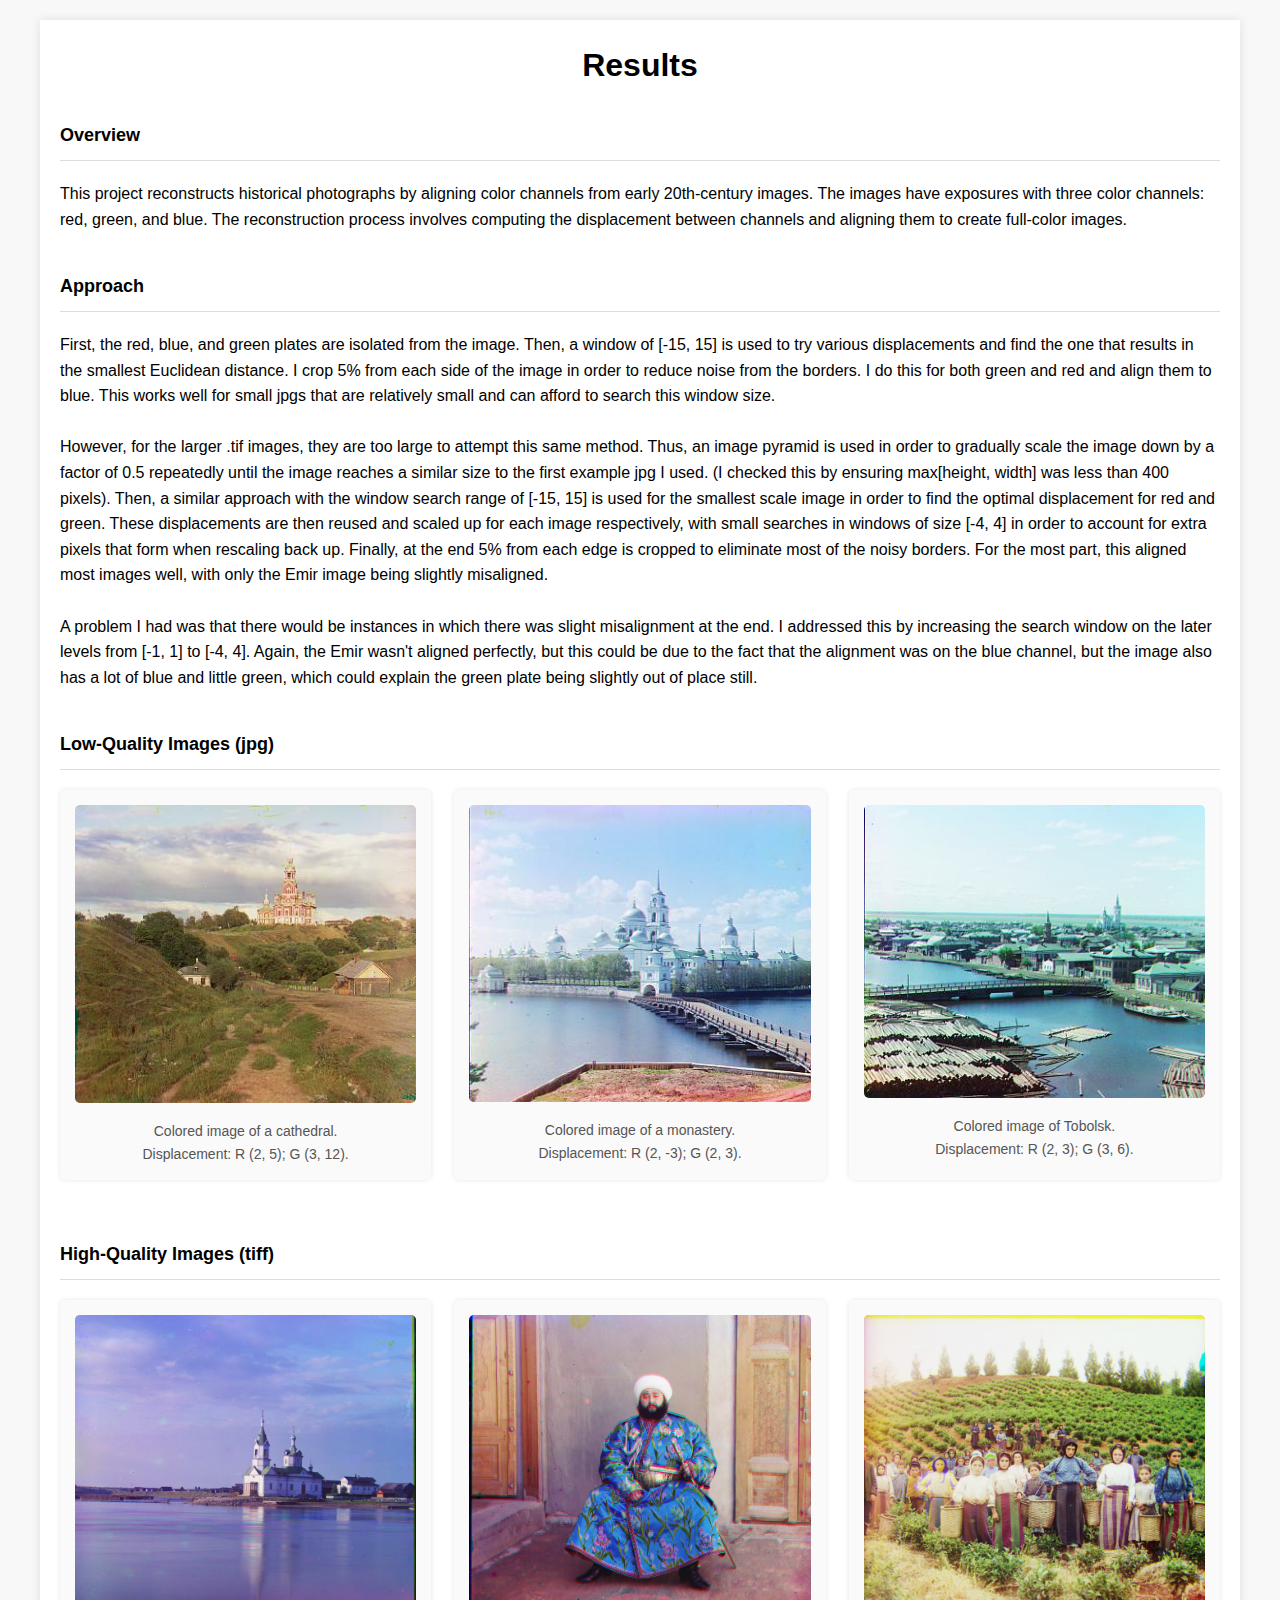
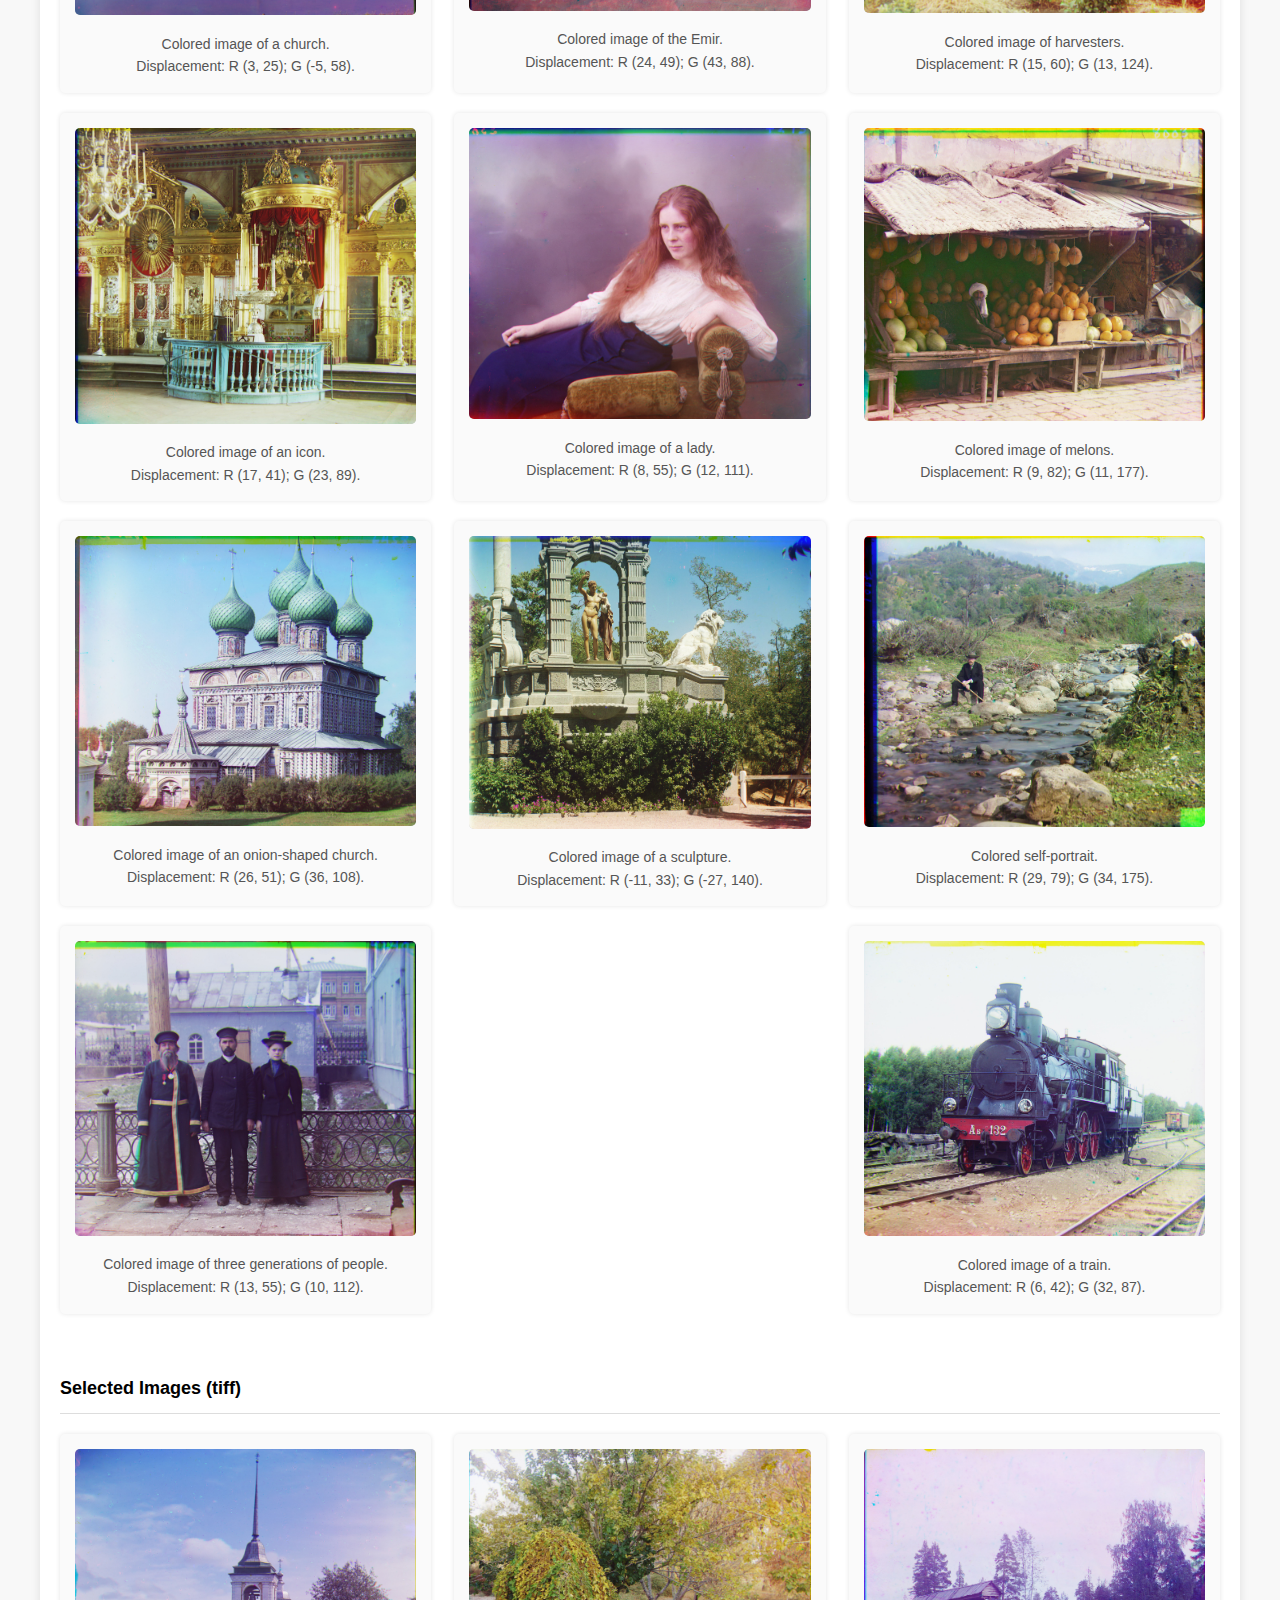
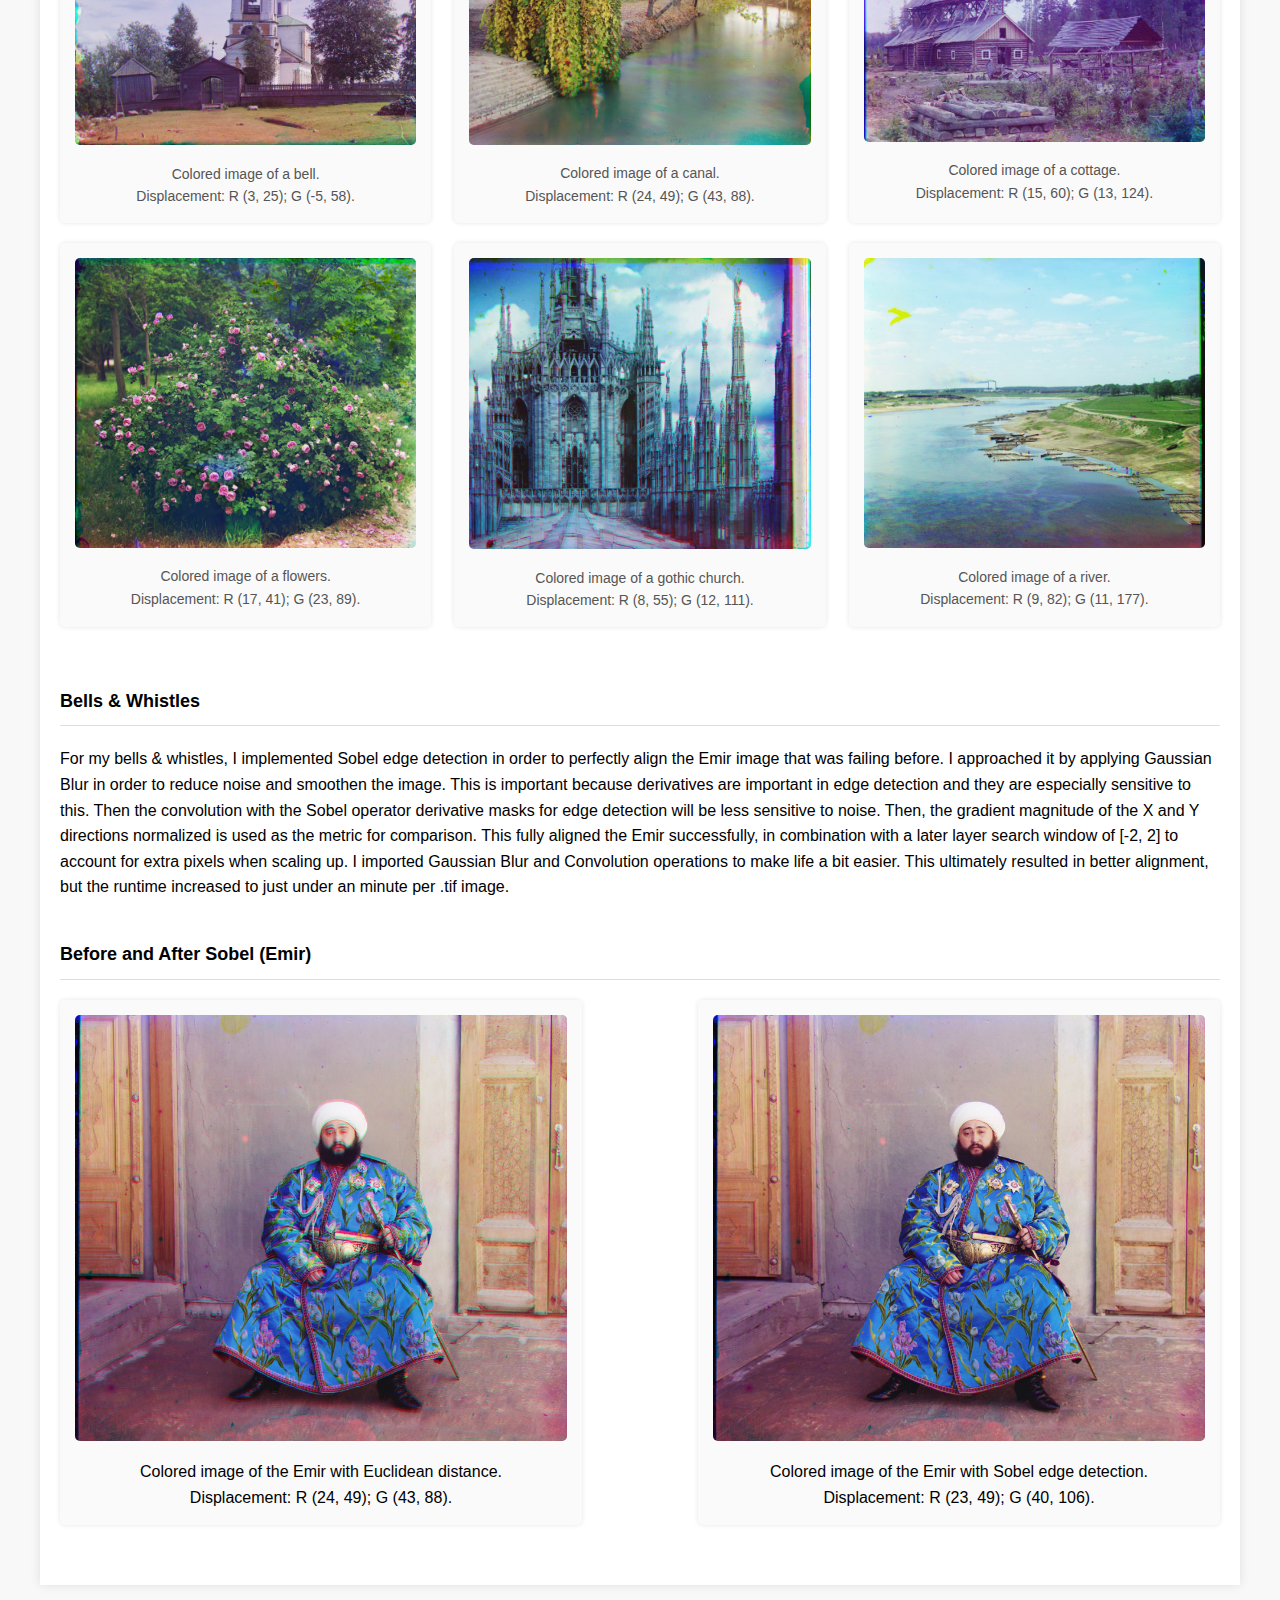
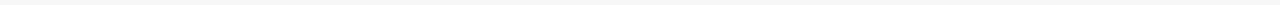
==== 1/index.html @ 28d4bc67 "proj1 page done" ====
<!DOCTYPE html>
<html lang="en">
<head>
    <meta charset="UTF-8">
    <meta name="viewport" content="width=device-width, initial-scale=1.0">
    <title>Image Results</title>
    <link rel="stylesheet" href="../styles.css">
</head>
<body>
    <div class="container">
        <h1>Results</h1>

        <!-- Overview Section -->
        <div class="text-section">
            <h2>Overview</h2>
            <p>This project reconstructs historical photographs by aligning color channels from early 20th-century images. The images have exposures with three color channels: red, green, and blue. The reconstruction process involves computing the displacement between channels and aligning them to create full-color images.</p>
        </div>

        <!-- Approach Section -->
        <div class="text-section">
            <h2>Approach</h2>
            <p>First, the red, blue, and green plates are isolated from the image. Then, a window of [-15, 15] is used to try various displacements and find the one that results in the smallest Euclidean distance. I crop 5% from each side of the image in order to reduce noise from the borders. I do this for both green and red and align them to blue. This works well for small jpgs that are relatively small and can afford to search this window size.</p>
            <p><br></p>
            <p>However, for the larger .tif images, they are too large to attempt this same method. Thus, an image pyramid is used in order to gradually scale the image down by a factor of 0.5 repeatedly until the image reaches a similar size to the first example jpg I used. (I checked this by ensuring max[height, width] was less than 400 pixels). Then, a similar approach with the window search range of [-15, 15] is used for the smallest scale image in order to find the optimal displacement for red and green. These displacements are then reused and scaled up for each image respectively, with small searches in windows of size [-4, 4] in order to account for extra pixels that form when rescaling back up. Finally, at the end 5% from each edge is cropped to eliminate most of the noisy borders. For the most part, this aligned most images well, with only the Emir image being slightly misaligned. </p>
            <p><br></p>
            <p>A problem I had was that there would be instances in which there was slight misalignment at the end. I addressed this by increasing the search window on the later levels from [-1, 1] to [-4, 4]. Again, the Emir wasn't aligned perfectly, but this could be due to the fact that the alignment was on the blue channel, but the image also has a lot of blue and little green, which could explain the green plate being slightly out of place still.</p>

        </div>
        
        <!-- Low-Quality Images Section -->
        <div class="image-section">
            <h2>Low-Quality Images (jpg)</h2>
            <div class="image-grid">
                <div class="image-card">
                    <img src="./media/euclidean_cathedral.jpg" alt="Low Quality Image 1">
                    <p>Colored image of a cathedral.<br>
                    Displacement: R (2, 5); G (3, 12).</p>
                </div>
                <div class="image-card">
                    <img src="./media/euclidean_monastery.jpg" alt="Low Quality Image 2">
                    <p>Colored image of a monastery.<br>
                    Displacement: R (2, -3); G (2, 3).</p>
                </div>
                <div class="image-card">
                    <img src="./media/euclidean_tobolsk.jpg" alt="Low Quality Image 3">
                    <p>Colored image of Tobolsk.<br>
                    Displacement: R (2, 3); G (3, 6).</p>
                </div>
            </div>
        </div>
        
        <!-- High-Quality Images Section -->
        <div class="image-section">
            <h2>High-Quality Images (tiff)</h2>
            <div class="image-grid">
                <div class="image-card">
                    <img src="./media/euclidean_church.jpg" alt="High Quality Image 1">
                    <p>Colored image of a church.<br>
                    Displacement: R (3, 25); G (-5, 58).</p>
                </div>
                <div class="image-card">
                    <img src="./media/euclidean_emir.jpg" alt="High Quality Image 2">
                    <p>Colored image of the Emir.<br>
                    Displacement: R (24, 49); G (43, 88).</p>
                </div>
                <div class="image-card">
                    <img src="./media/euclidean_harvesters.jpg" alt="High Quality Image 3">
                    <p>Colored image of harvesters.<br>
                    Displacement: R (15, 60); G (13, 124).</p>
                </div>
                <div class="image-card">
                    <img src="./media/euclidean_icon.jpg" alt="High Quality Image 1">
                    <p>Colored image of an icon.<br>
                    Displacement: R (17, 41); G (23, 89).</p>
                </div>
                <div class="image-card">
                    <img src="./media/euclidean_lady.jpg" alt="High Quality Image 2">
                    <p>Colored image of a lady.<br>
                    Displacement: R (8, 55); G (12, 111).</p>
                </div>
                <div class="image-card">
                    <img src="./media/euclidean_melons.jpg" alt="High Quality Image 3">
                    <p>Colored image of melons.<br>
                    Displacement: R (9, 82); G (11, 177).</p>
                </div>
                <div class="image-card">
                    <img src="./media/euclidean_onion_church.jpg" alt="High Quality Image 1">
                    <p>Colored image of an onion-shaped church.<br>
                    Displacement: R (26, 51); G (36, 108).</p>
                </div>
                <div class="image-card">
                    <img src="./media/euclidean_sculpture.jpg" alt="High Quality Image 2">
                    <p>Colored image of a sculpture.<br>
                    Displacement: R (-11, 33); G (-27, 140).</p>
                </div>
                <div class="image-card">
                    <img src="./media/euclidean_self_portrait.jpg" alt="High Quality Image 2">
                    <p>Colored self-portrait.<br>
                    Displacement: R (29, 79); G (34, 175).</p>
                </div>
                <div class="image-card">
                    <img src="./media/euclidean_three_generations.jpg" alt="High Quality Image 3">
                    <p>Colored image of three generations of people.<br>
                    Displacement: R (13, 55); G (10, 112).</p>
                </div>
                <div class="image-card">
                    <img src="./media/euclidean_train.jpg" alt="High Quality Image 1">
                    <p>Colored image of a train.<br>
                    Displacement: R (6, 42); G (32, 87).</p>
                </div>
            </div>
        </div>

        <!-- Selected Images Section -->
        <div class="image-section">
            <h2>Selected Images (tiff)</h2>
            <div class="image-grid">
                <div class="image-card">
                    <img src="./media/euclidean_bell.jpg" alt="High Quality Image 1">
                    <p>Colored image of a bell.<br>
                    Displacement: R (3, 25); G (-5, 58).</p>
                </div>
                <div class="image-card">
                    <img src="./media/euclidean_canal.jpg" alt="High Quality Image 2">
                    <p>Colored image of a canal.<br>
                    Displacement: R (24, 49); G (43, 88).</p>
                </div>
                <div class="image-card">
                    <img src="./media/euclidean_cottage.jpg" alt="High Quality Image 3">
                    <p>Colored image of a cottage.<br>
                    Displacement: R (15, 60); G (13, 124).</p>
                </div>
                <div class="image-card">
                    <img src="./media/euclidean_flowers.jpg" alt="High Quality Image 1">
                    <p>Colored image of a flowers.<br>
                    Displacement: R (17, 41); G (23, 89).</p>
                </div>
                <div class="image-card">
                    <img src="./media/euclidean_gothic.jpg" alt="High Quality Image 2">
                    <p>Colored image of a gothic church.<br>
                    Displacement: R (8, 55); G (12, 111).</p>
                </div>
                <div class="image-card">
                    <img src="./media/euclidean_river.jpg" alt="High Quality Image 3">
                    <p>Colored image of a river.<br>
                    Displacement: R (9, 82); G (11, 177).</p>
                </div>
            </div>
        </div>

        <!-- Bells & Whistles Section -->
        <div class="text-section">
            <h2>Bells & Whistles</h2>
            <p>For my bells & whistles, I implemented Sobel edge detection in order to perfectly align the Emir image that was failing before. I approached it by applying Gaussian Blur in order to reduce noise and smoothen the image. This is important because derivatives are important in edge detection and they are especially sensitive to this. Then the convolution with the Sobel operator derivative masks for edge detection will be less sensitive to noise. Then, the gradient magnitude of the X and Y directions normalized is used as the metric for comparison. This fully aligned the Emir successfully, in combination with a later layer search window of [-2, 2] to account for extra pixels when scaling up. I imported Gaussian Blur and Convolution operations to make life a bit easier. This ultimately resulted in better alignment, but the runtime increased to just under an minute per .tif image.</p>
        </div>

        <!-- Emir Fixed Section -->
        <div class="image-section">
            <h2>Before and After Sobel (Emir)</h2>
            <div class="doubleimage-grid">
                <div class="doubleimage-card">
                    <img src="./media/euclidean_emir.jpg" alt="High Quality Image 1">
                    <p>Colored image of the Emir with Euclidean distance.<br>
                    Displacement: R (24, 49); G (43, 88).</p>
                </div>
                <div class="doubleimage-card">
                    <img src="./media/sobel_emir.jpg" alt="High Quality Image 2">
                    <p>Colored image of the Emir with Sobel edge detection.<br>
                    Displacement: R (23, 49); G (40, 106).</p>
                </div>
            </div>
        </div>
        
    </div>
</body>
</html>
---- styles.css ----
* {
    margin: 0;
    padding: 0;
    box-sizing: border-box;
}

body {
    font-family: Arial, sans-serif;
    background-color: #f8f8f8;
    line-height: 1.6;
    padding: 20px;
}

.container {
    max-width: 1200px;
    margin: 0 auto;
    background-color: #fff;
    padding: 20px;
    box-shadow: 0 0 10px rgba(0, 0, 0, 0.1);
}

h1 {
    text-align: center;
    margin-bottom: 30px;
}

.text-section, .image-section {
    margin-bottom: 40px;
}

.image-grid {
    display: flex;
    flex-wrap: wrap;
    justify-content: space-between;
}

.image-card {
    width: 32%;
    margin-bottom: 20px;
    background-color: #fafafa;
    padding: 15px;
    text-align: center;
    box-shadow: 0 0 5px rgba(0, 0, 0, 0.1);
    border-radius: 5px;
}

.image-card img {
    width: 100%;
    height: auto;
    margin-bottom: 10px;
    border-radius: 5px;
    background-color: #ccc;
}

.image-card p {
    font-size: 14px;
    color: #555;
}

.doubleimage-grid {
    display: flex;
    flex-wrap: wrap;
    justify-content: space-between;
}

.doubleimage-card {
    width: 45%; /* Adjust this to increase the size of each image */
    background-color: #fafafa;
    padding: 15px;
    text-align: center;
    box-shadow: 0 0 5px rgba(0, 0, 0, 0.1);
    border-radius: 5px;
}

.doubleimage-card img {
    width: 100%;
    height: auto;
    margin-bottom: 10px;
    border-radius: 5px;
    background-color: #ccc;
}

h2 {
    font-size: 18px;
    margin-bottom: 20px;
    border-bottom: 1px solid #ddd;
    padding-bottom: 10px;
}
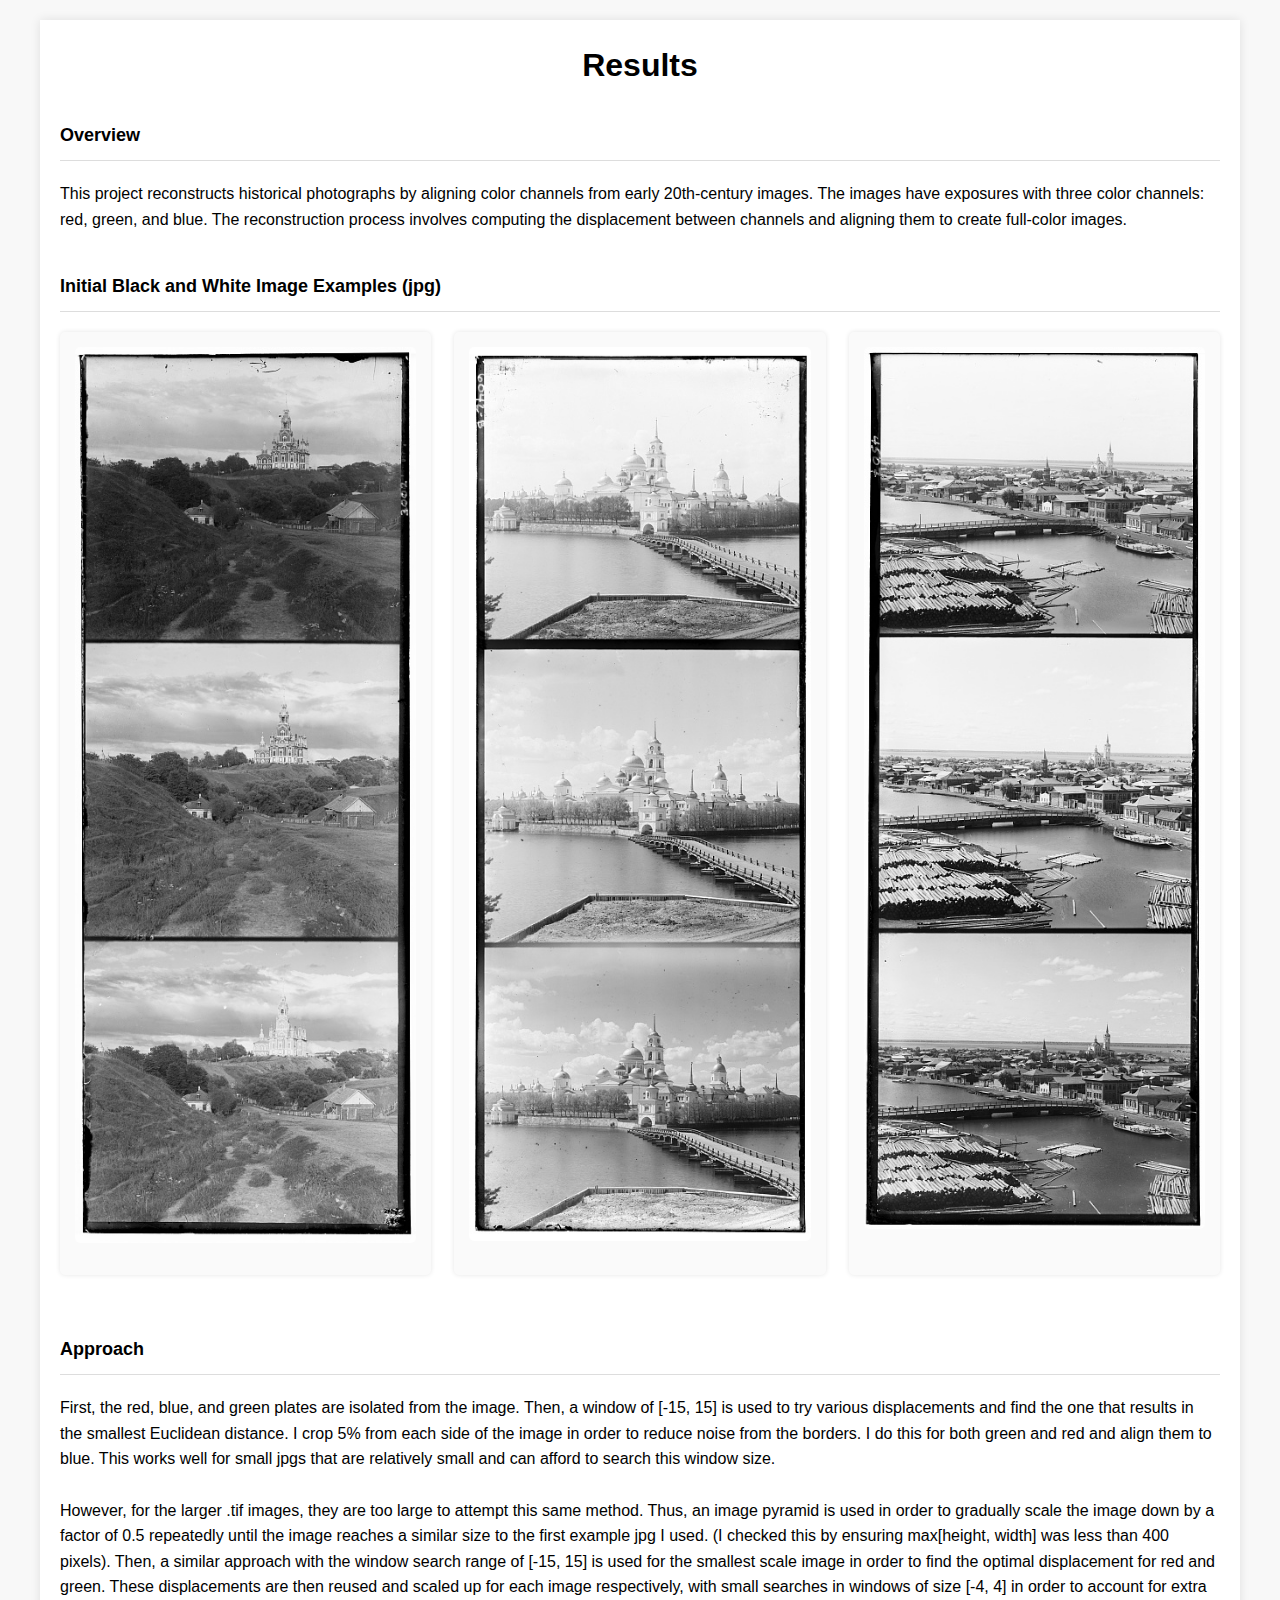
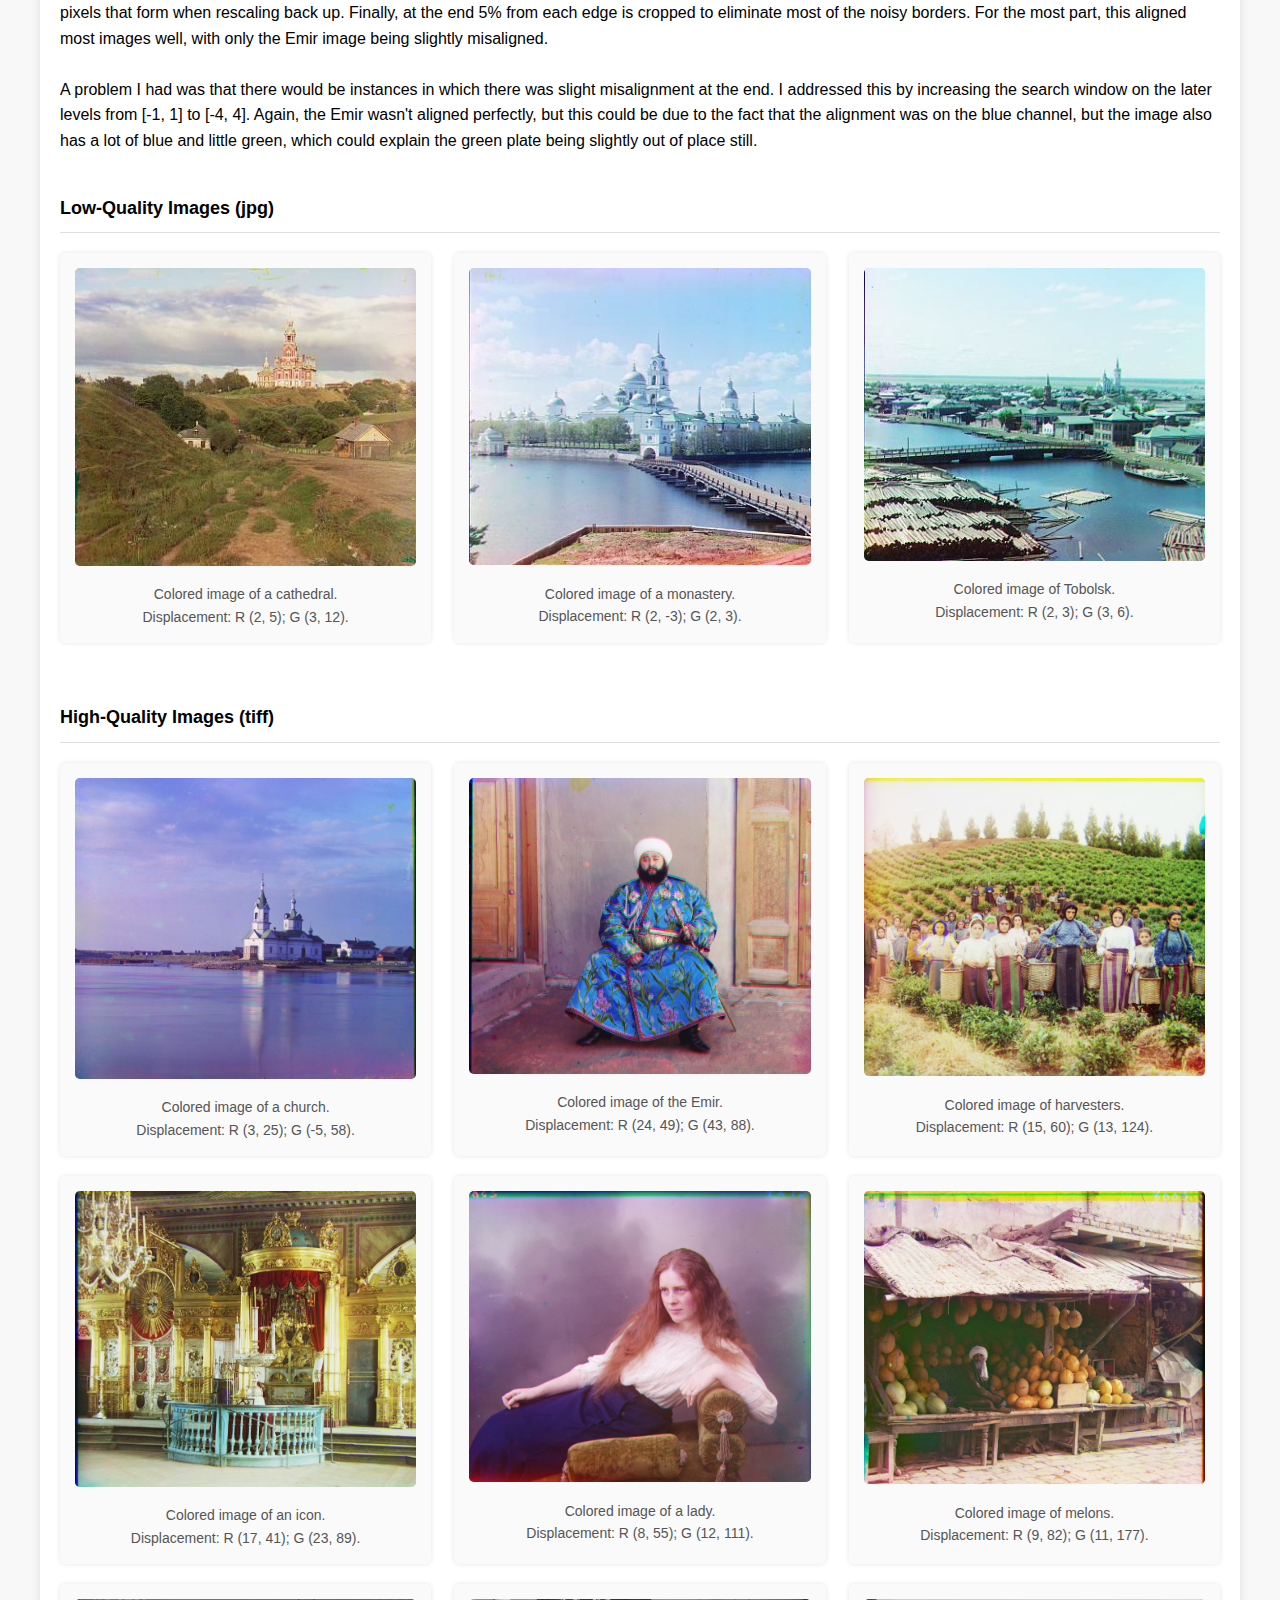
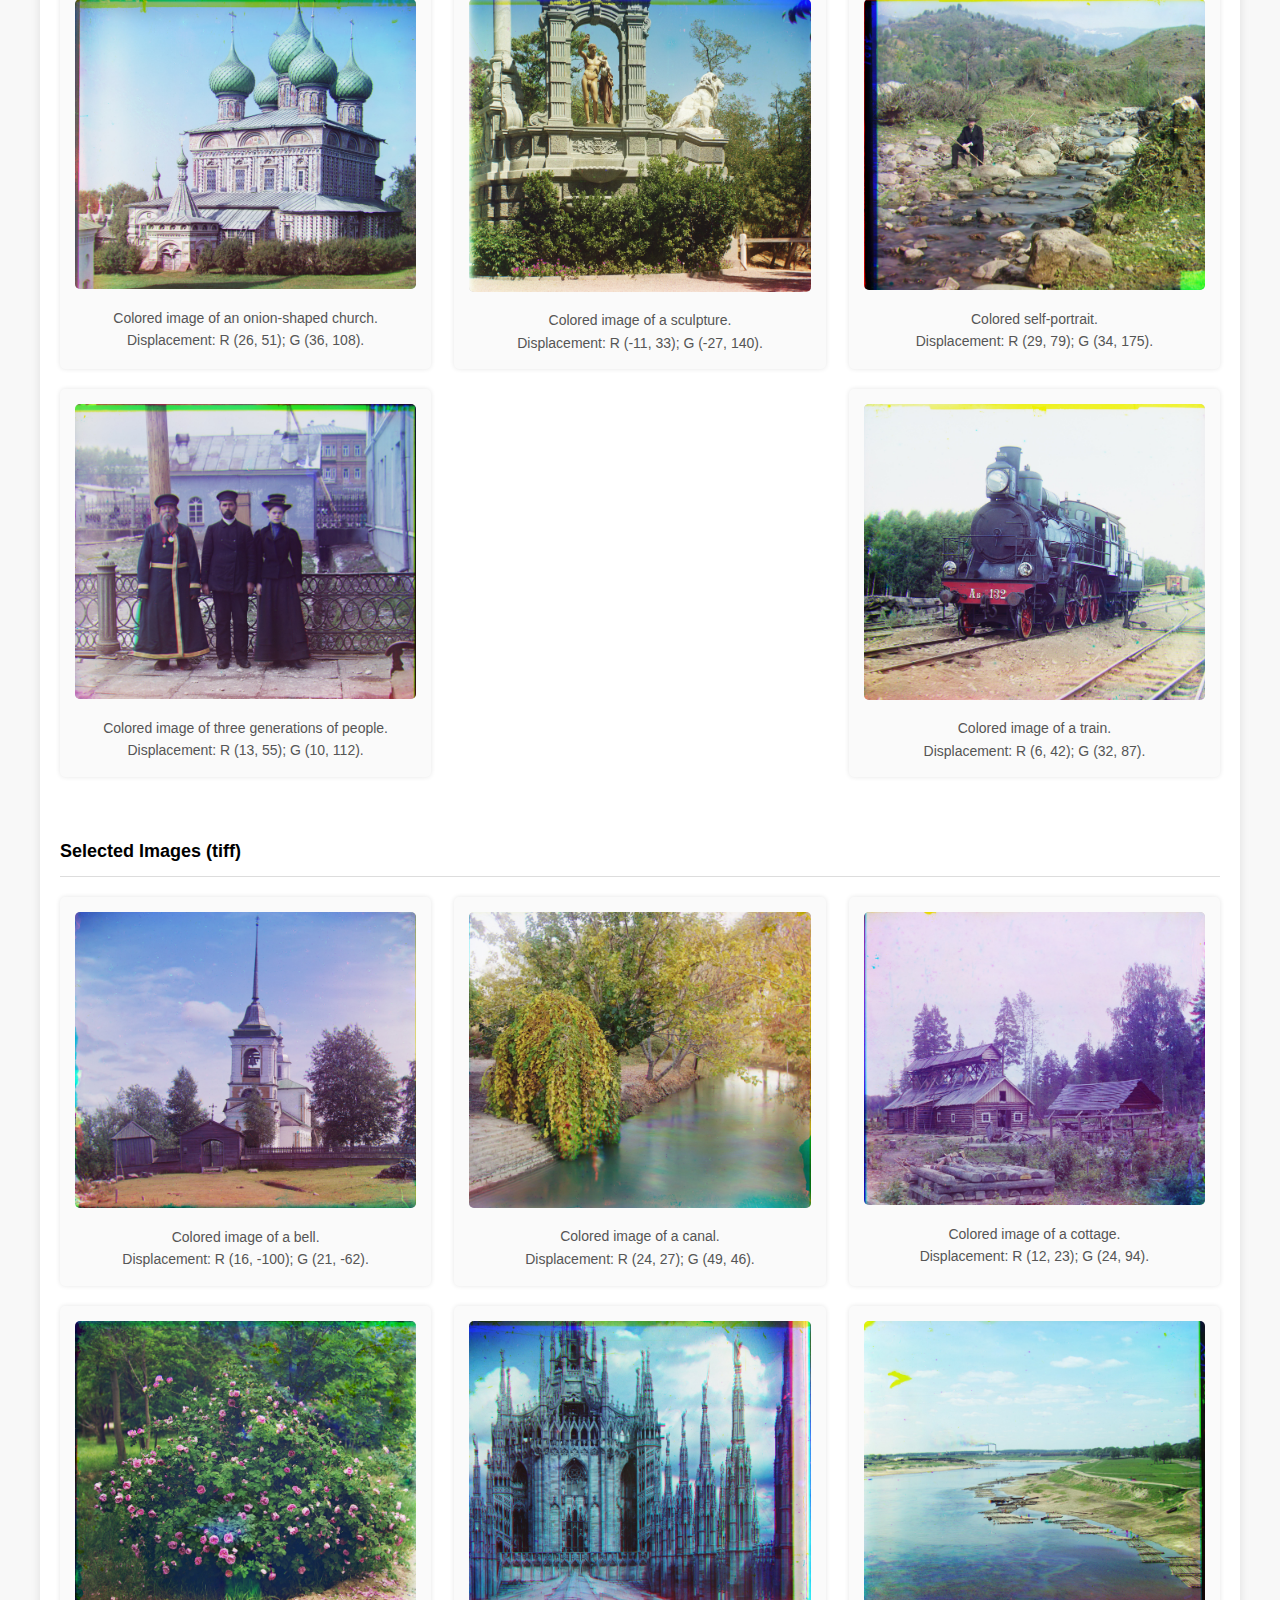
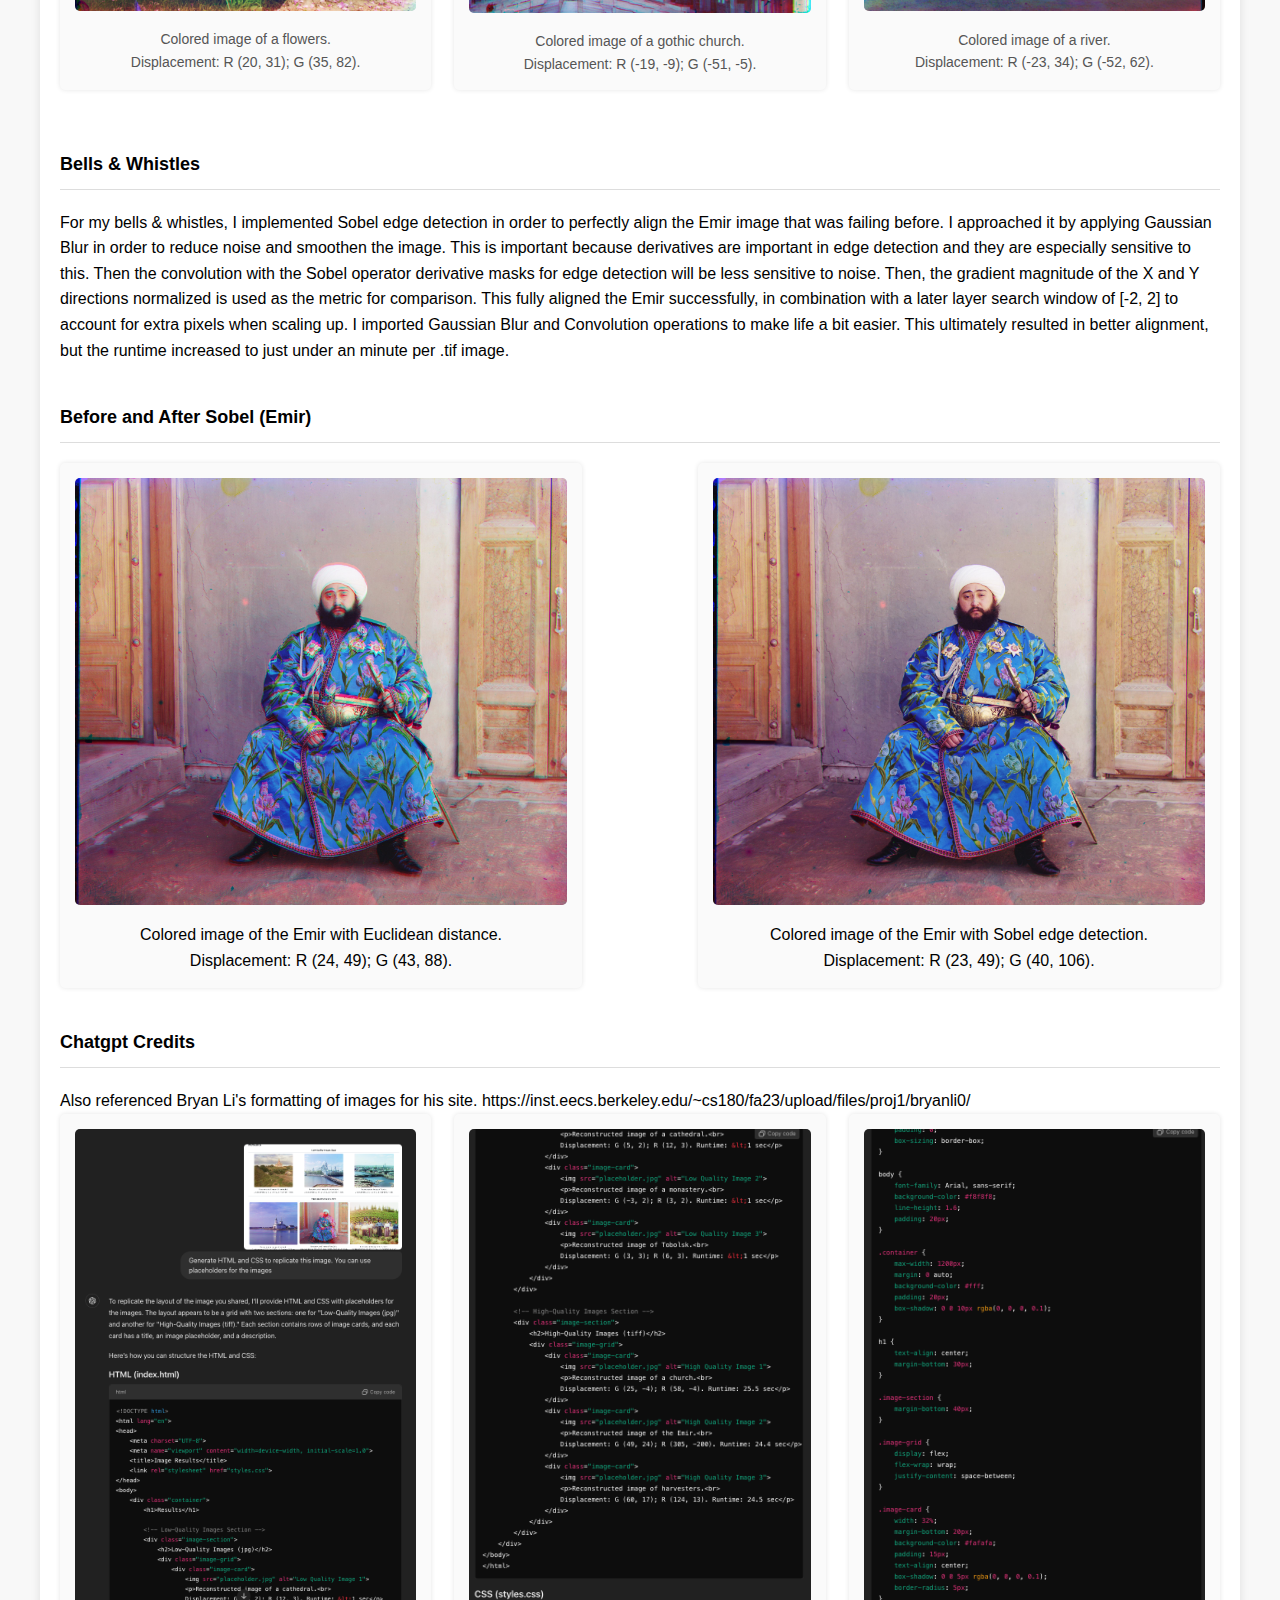
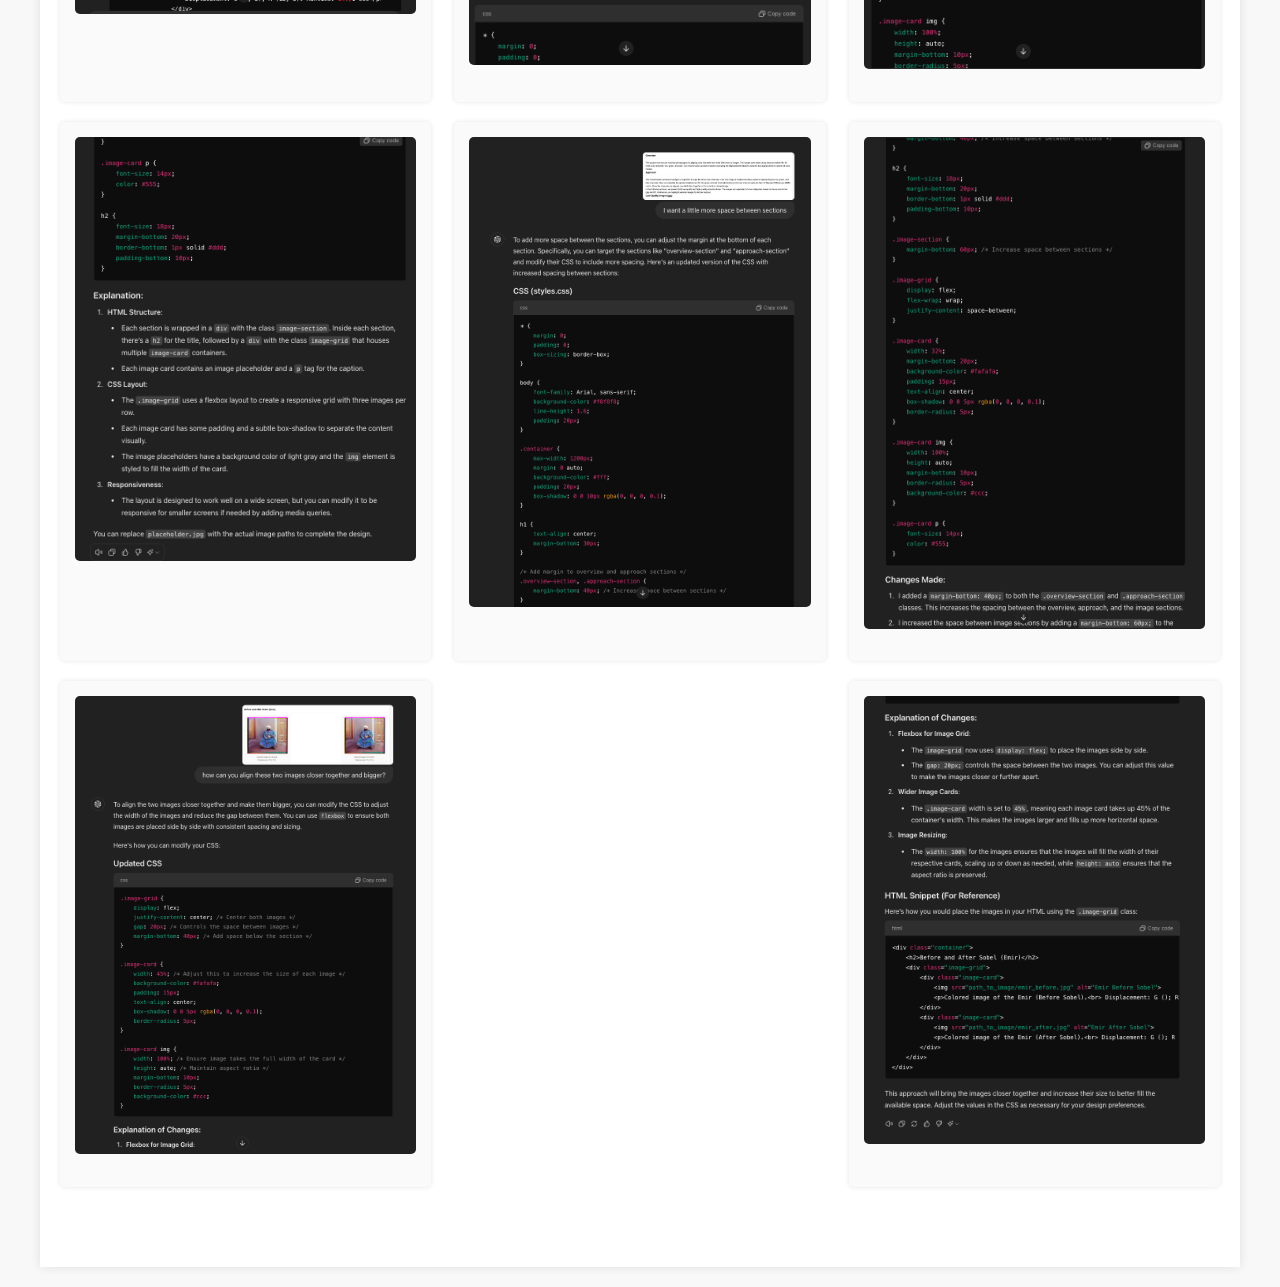
==== commit 8c9e5c8d: "credits and before" ====
--- a/1/index.html
+++ b/1/index.html
@@ -16,6 +16,22 @@
             <p>This project reconstructs historical photographs by aligning color channels from early 20th-century images. The images have exposures with three color channels: red, green, and blue. The reconstruction process involves computing the displacement between channels and aligning them to create full-color images.</p>
         </div>
 
+        <!-- B&W Images Section -->
+        <div class="image-section">
+            <h2>Initial Black and White Image Examples (jpg)</h2>
+            <div class="image-grid">
+                <div class="image-card">
+                    <img src="./media/cathedral.jpg" alt="Low Quality Image 1">
+                </div>
+                <div class="image-card">
+                    <img src="./media/monastery.jpg" alt="Low Quality Image 2">
+                </div>
+                <div class="image-card">
+                    <img src="./media/tobolsk.jpg" alt="Low Quality Image 3">
+                </div>
+            </div>
+        </div>
+
         <!-- Approach Section -->
         <div class="text-section">
             <h2>Approach</h2>
@@ -118,32 +134,32 @@
                 <div class="image-card">
                     <img src="./media/euclidean_bell.jpg" alt="High Quality Image 1">
                     <p>Colored image of a bell.<br>
-                    Displacement: R (3, 25); G (-5, 58).</p>
+                    Displacement: R (16, -100); G (21, -62).</p>
                 </div>
                 <div class="image-card">
                     <img src="./media/euclidean_canal.jpg" alt="High Quality Image 2">
                     <p>Colored image of a canal.<br>
-                    Displacement: R (24, 49); G (43, 88).</p>
+                    Displacement: R (24, 27); G (49, 46).</p>
                 </div>
                 <div class="image-card">
                     <img src="./media/euclidean_cottage.jpg" alt="High Quality Image 3">
                     <p>Colored image of a cottage.<br>
-                    Displacement: R (15, 60); G (13, 124).</p>
+                    Displacement: R (12, 23); G (24, 94).</p>
                 </div>
                 <div class="image-card">
                     <img src="./media/euclidean_flowers.jpg" alt="High Quality Image 1">
                     <p>Colored image of a flowers.<br>
-                    Displacement: R (17, 41); G (23, 89).</p>
+                    Displacement: R (20, 31); G (35, 82).</p>
                 </div>
                 <div class="image-card">
                     <img src="./media/euclidean_gothic.jpg" alt="High Quality Image 2">
                     <p>Colored image of a gothic church.<br>
-                    Displacement: R (8, 55); G (12, 111).</p>
+                    Displacement: R (-19, -9); G (-51, -5).</p>
                 </div>
                 <div class="image-card">
                     <img src="./media/euclidean_river.jpg" alt="High Quality Image 3">
                     <p>Colored image of a river.<br>
-                    Displacement: R (9, 82); G (11, 177).</p>
+                    Displacement: R (-23, 34); G (-52, 62).</p>
                 </div>
             </div>
         </div>
@@ -170,6 +186,38 @@
                 </div>
             </div>
         </div>
+
+        <!-- Credits Section -->
+        <div class="text-section">
+            <h2>Chatgpt Credits</h2>
+            <p>Also referenced Bryan Li's formatting of images for his site. https://inst.eecs.berkeley.edu/~cs180/fa23/upload/files/proj1/bryanli0/</p>
+            <div class="image-grid">
+                <div class="image-card">
+                    <img src="./media/chatgpt1.png" alt="High Quality Image 1">
+                </div>
+                <div class="image-card">
+                    <img src="./media/chatgpt2.png" alt="High Quality Image 2">
+                </div>
+                <div class="image-card">
+                    <img src="./media/chatgpt3.png" alt="High Quality Image 3">
+                </div>
+                <div class="image-card">
+                    <img src="./media/chatgpt4.png" alt="High Quality Image 1">
+                </div>
+                <div class="image-card">
+                    <img src="./media/chatgpt5.png" alt="High Quality Image 2">
+                </div>
+                <div class="image-card">
+                    <img src="./media/chatgpt6.png" alt="High Quality Image 3">
+                </div>
+                <div class="image-card">
+                    <img src="./media/chatgpt7.png" alt="High Quality Image 1">
+                </div>
+                <div class="image-card">
+                    <img src="./media/chatgpt8.png" alt="High Quality Image 2">
+                </div>
+            </div>
+        </div>
         
     </div>
 </body>
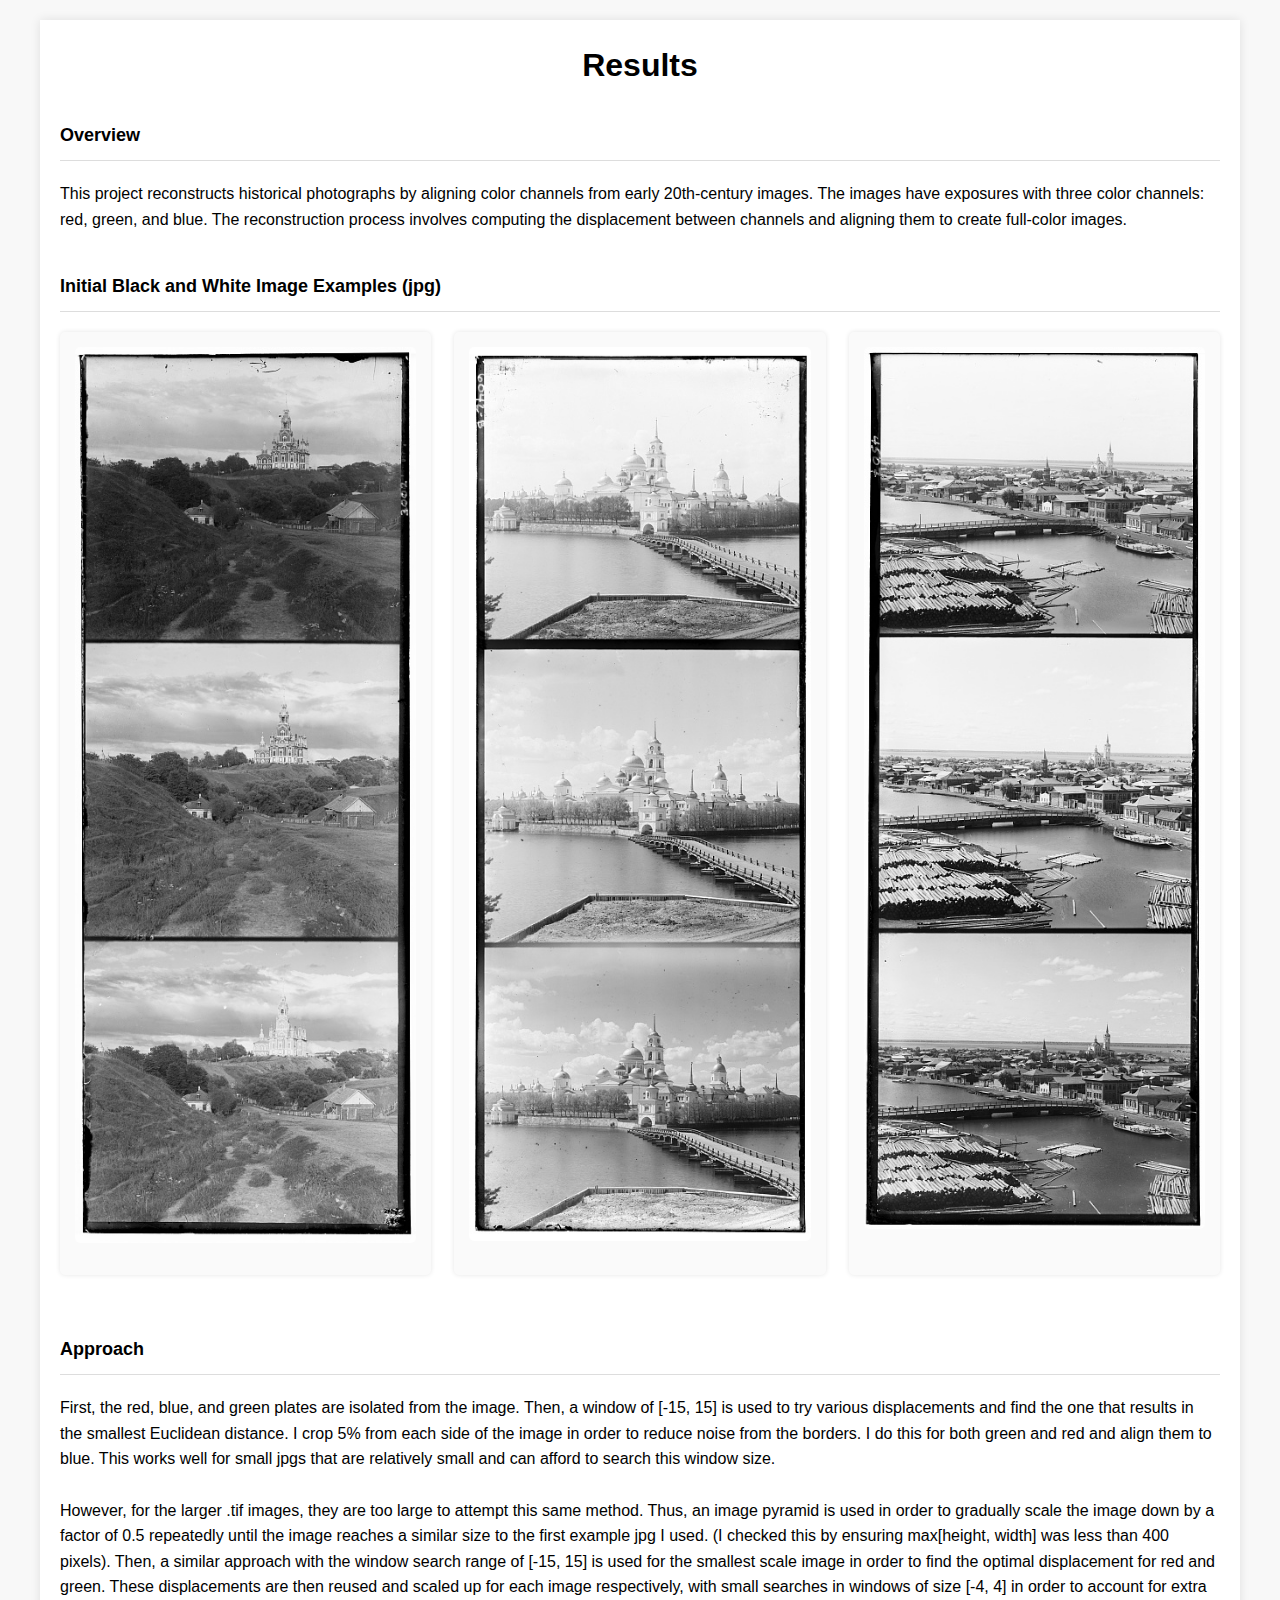
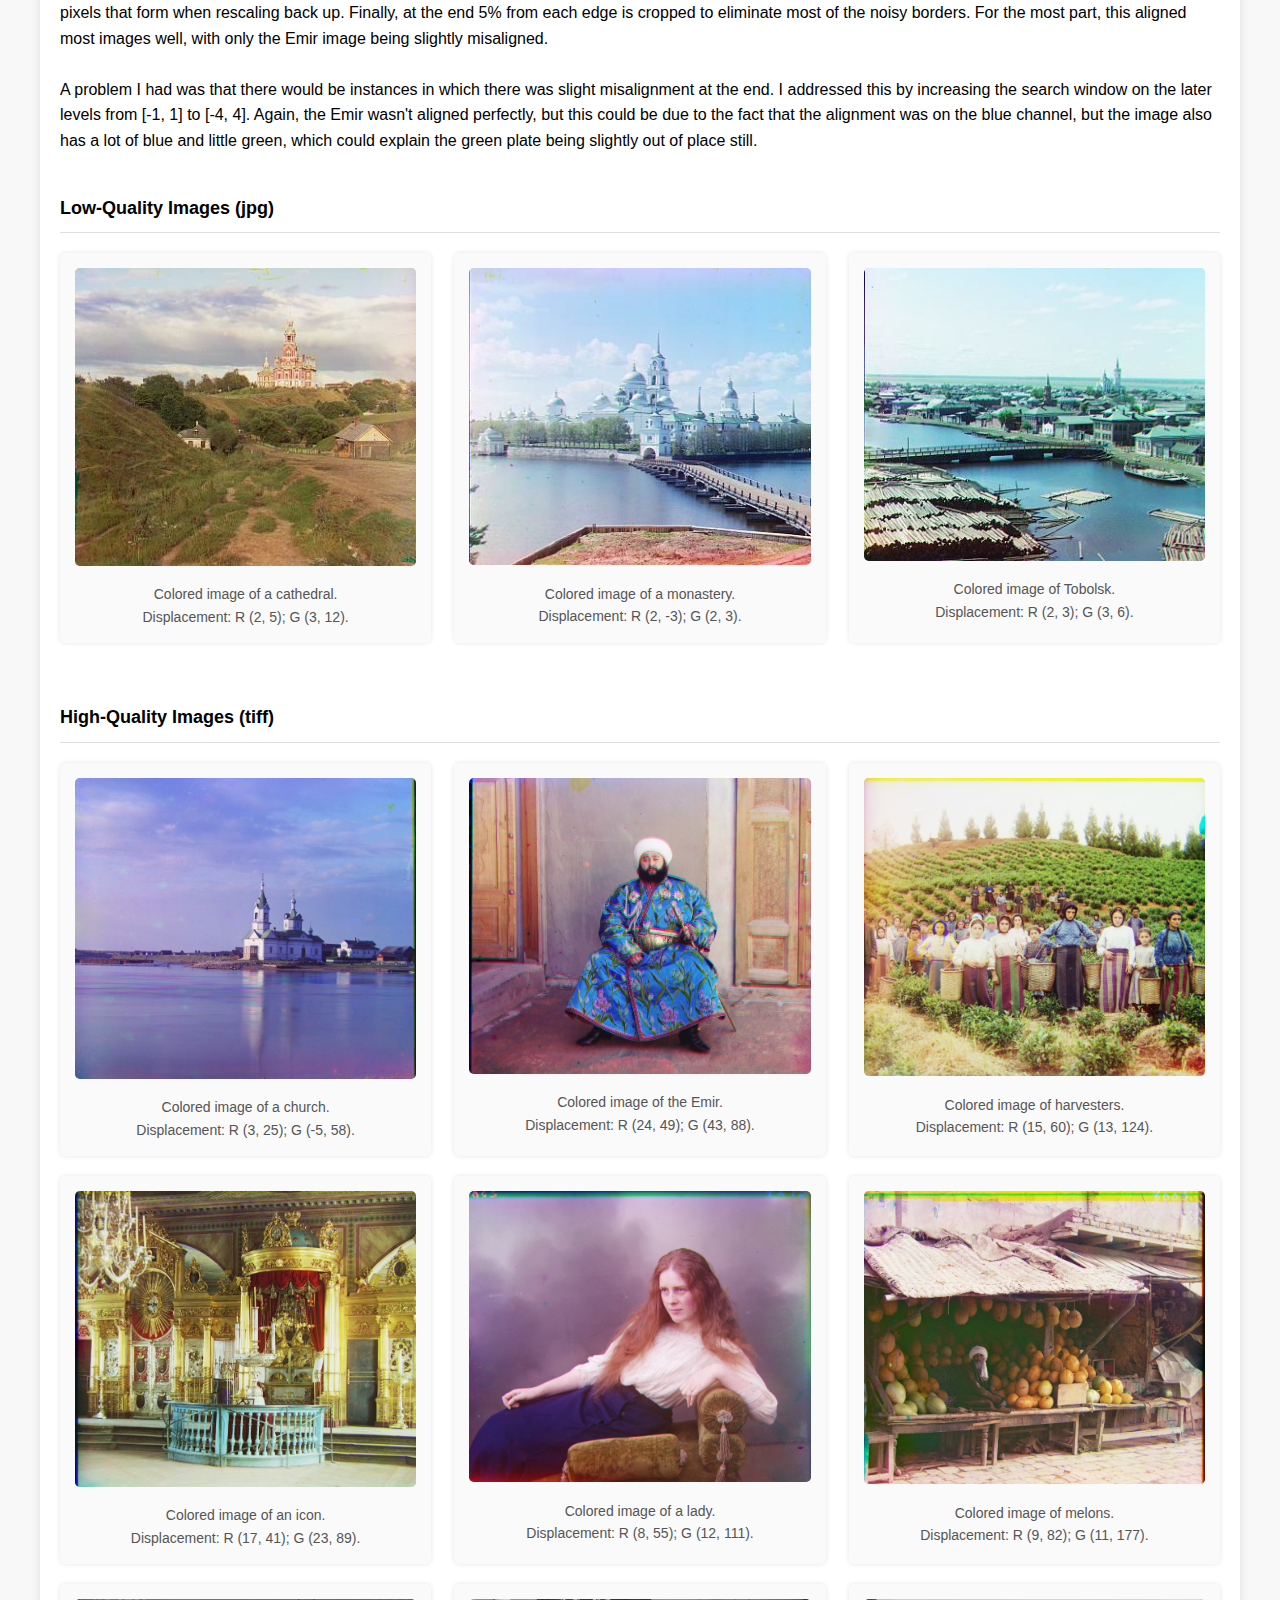
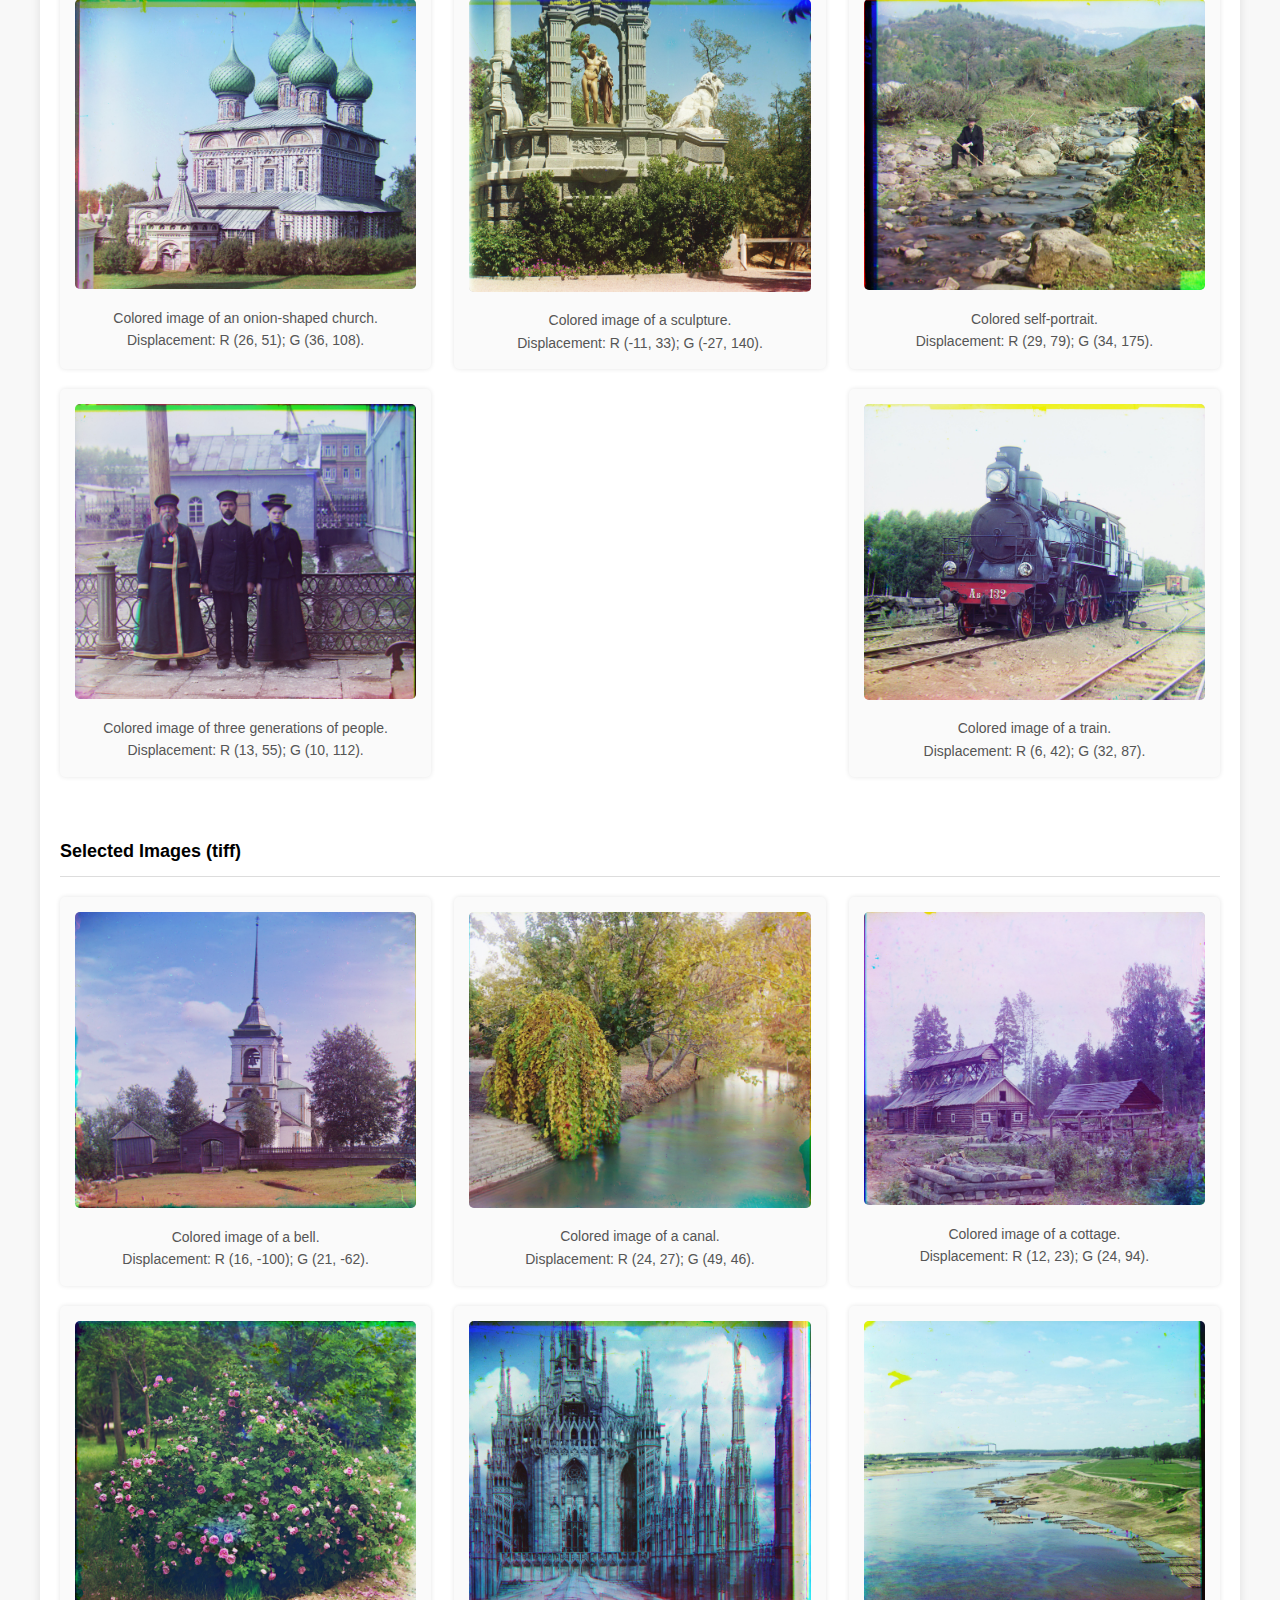
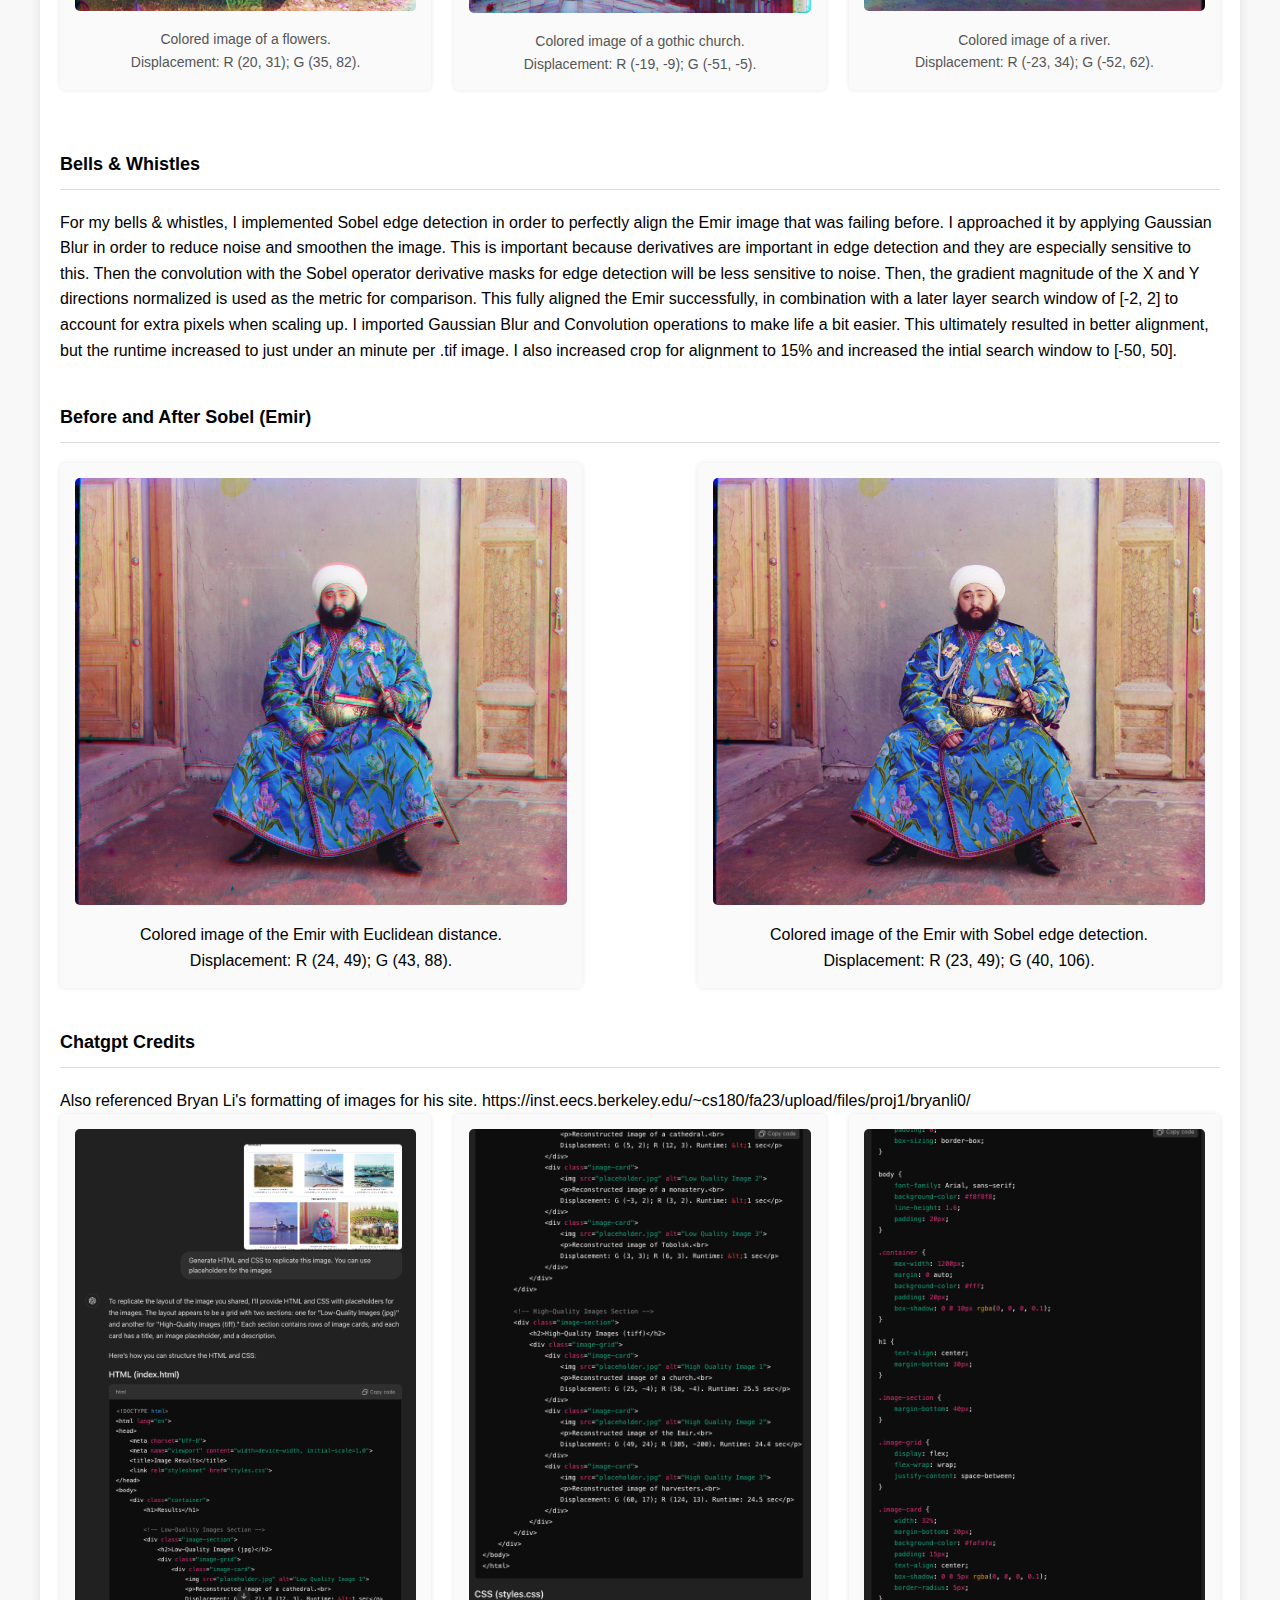
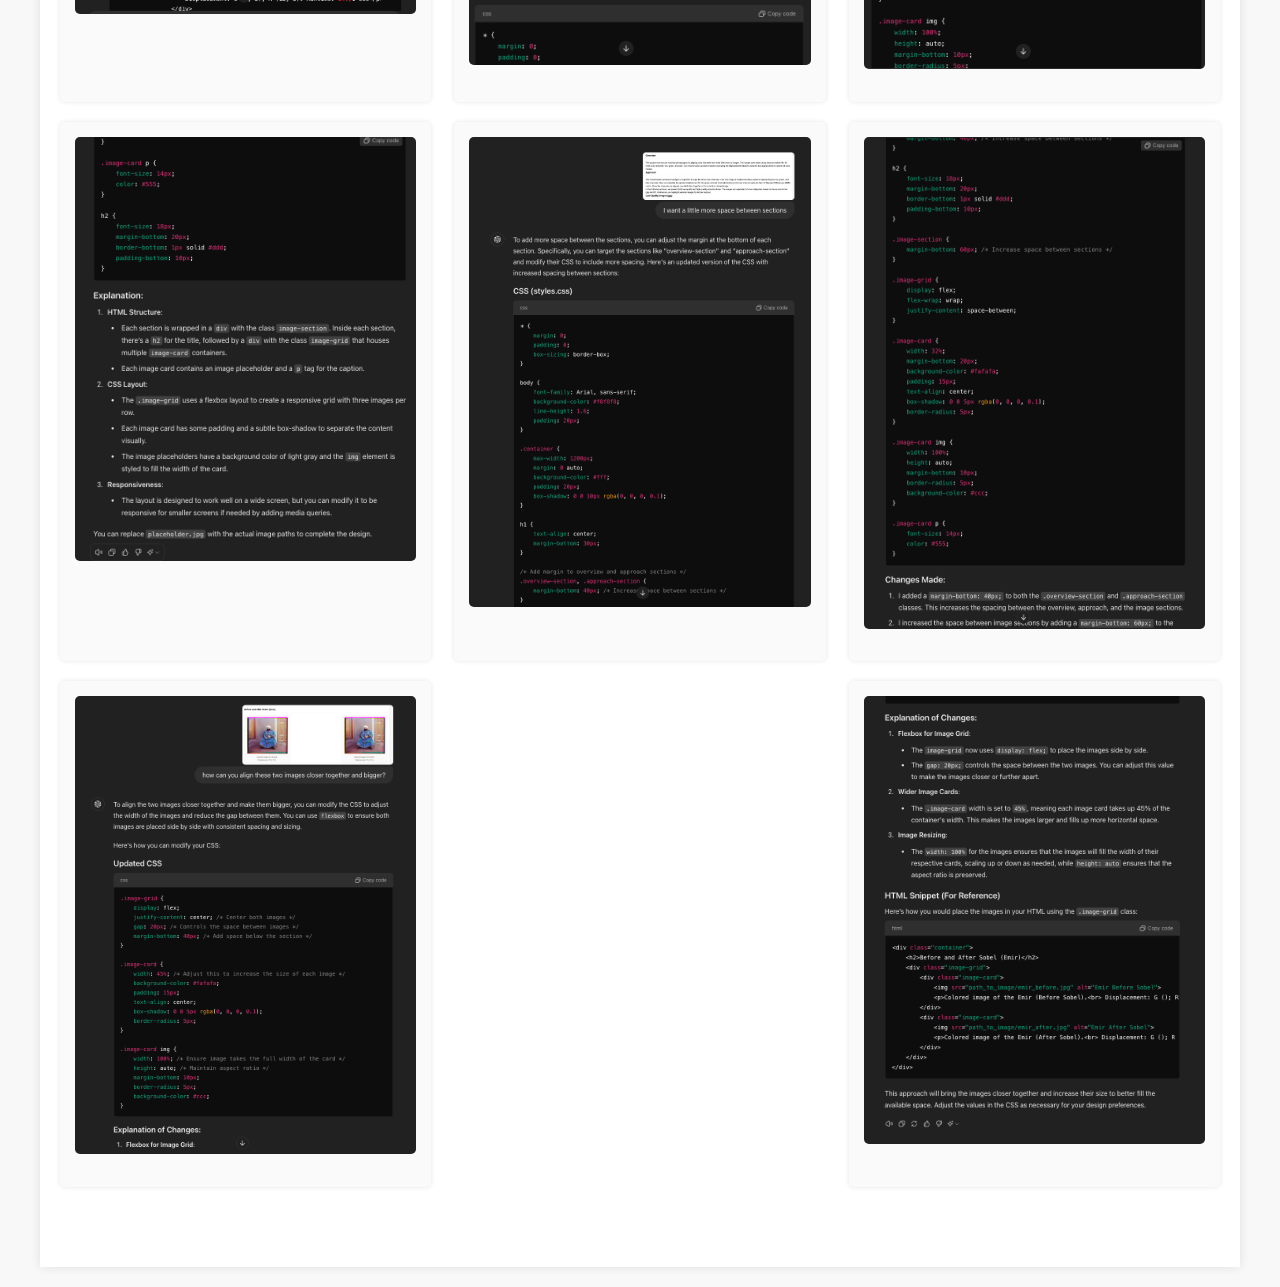
==== commit d13e429f: "minor proj1 description edit" ====
--- a/1/index.html
+++ b/1/index.html
@@ -167,7 +167,7 @@
         <!-- Bells & Whistles Section -->
         <div class="text-section">
             <h2>Bells & Whistles</h2>
-            <p>For my bells & whistles, I implemented Sobel edge detection in order to perfectly align the Emir image that was failing before. I approached it by applying Gaussian Blur in order to reduce noise and smoothen the image. This is important because derivatives are important in edge detection and they are especially sensitive to this. Then the convolution with the Sobel operator derivative masks for edge detection will be less sensitive to noise. Then, the gradient magnitude of the X and Y directions normalized is used as the metric for comparison. This fully aligned the Emir successfully, in combination with a later layer search window of [-2, 2] to account for extra pixels when scaling up. I imported Gaussian Blur and Convolution operations to make life a bit easier. This ultimately resulted in better alignment, but the runtime increased to just under an minute per .tif image.</p>
+            <p>For my bells & whistles, I implemented Sobel edge detection in order to perfectly align the Emir image that was failing before. I approached it by applying Gaussian Blur in order to reduce noise and smoothen the image. This is important because derivatives are important in edge detection and they are especially sensitive to this. Then the convolution with the Sobel operator derivative masks for edge detection will be less sensitive to noise. Then, the gradient magnitude of the X and Y directions normalized is used as the metric for comparison. This fully aligned the Emir successfully, in combination with a later layer search window of [-2, 2] to account for extra pixels when scaling up. I imported Gaussian Blur and Convolution operations to make life a bit easier. This ultimately resulted in better alignment, but the runtime increased to just under an minute per .tif image. I also increased crop for alignment to 15% and increased the intial search window to [-50, 50]. </p>
         </div>
 
         <!-- Emir Fixed Section -->
